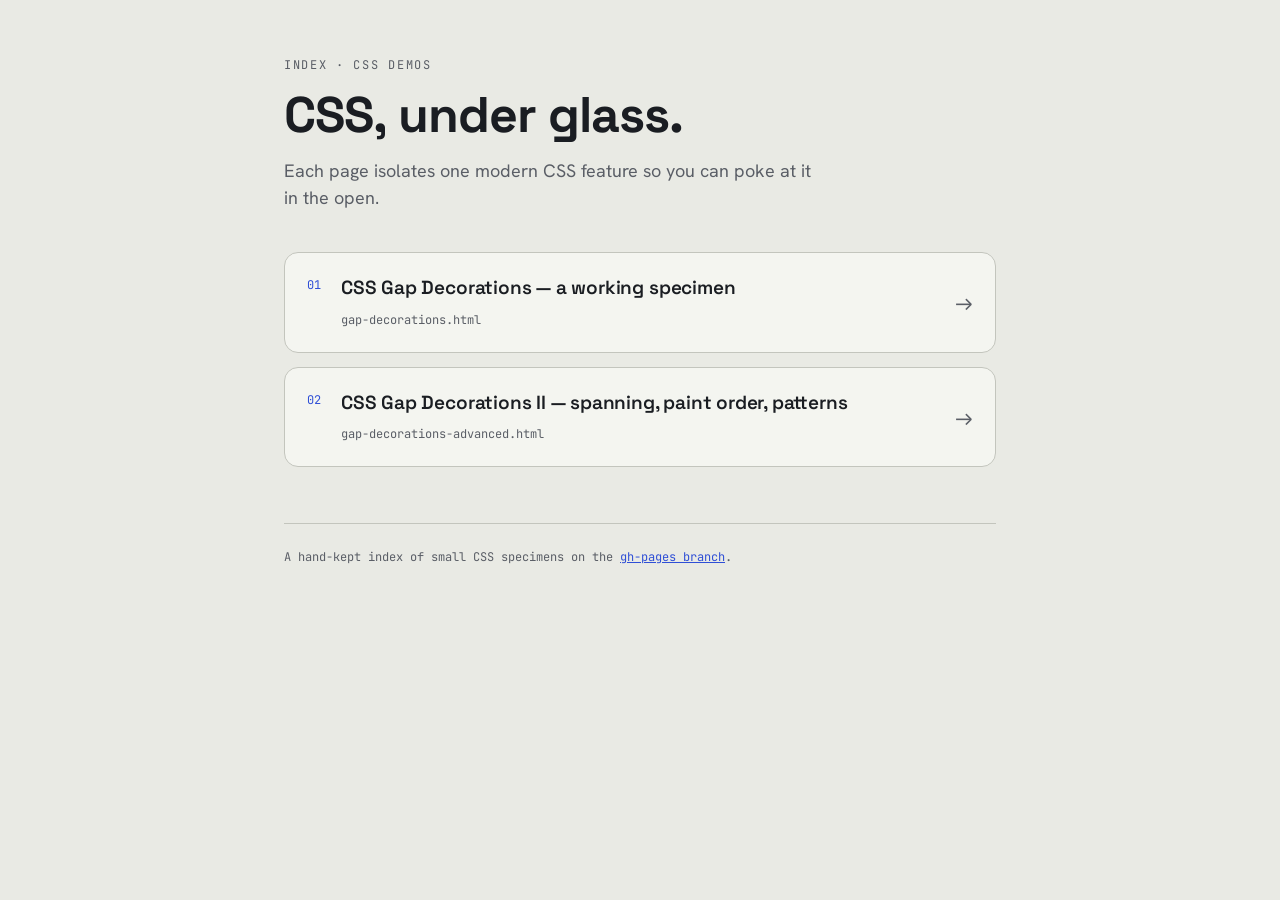
==== index.html @ cbc54068 "Add gap-decorations Part II demo; make index a static list - gap-decorations-advanced.html: 11 speci" ====
<!DOCTYPE html>
<html lang="en">
<head>
<meta charset="UTF-8">
<meta name="viewport" content="width=device-width, initial-scale=1.0">
<title>CSS Demos — index</title>
<link rel="preconnect" href="https://fonts.googleapis.com">
<link rel="preconnect" href="https://fonts.gstatic.com" crossorigin>
<link href="https://fonts.googleapis.com/css2?family=Space+Grotesk:wght@400;500;600;700&family=Hanken+Grotesk:wght@400;500;600&family=JetBrains+Mono:wght@400;500&display=swap" rel="stylesheet">
<style>
  :root {
    --paper:    #e9eae4;
    --panel:    #f4f5f0;
    --ink:      #1a1d22;
    --ink-soft: #5a5e66;
    --line:     #c3c5bd;
    --accent:   #2f4fd6;
    --accent-2: #d9531e;
  }

  * { box-sizing: border-box; }

  body {
    margin: 0;
    background: var(--paper);
    color: var(--ink);
    font-family: "Hanken Grotesk", system-ui, sans-serif;
    line-height: 1.55;
    -webkit-font-smoothing: antialiased;
  }

  .wrap { max-width: 760px; margin: 0 auto; padding: 56px 24px 96px; }

  /* ---------- masthead ---------- */
  header { margin-bottom: 40px; }
  .eyebrow {
    font-family: "JetBrains Mono", monospace;
    font-size: 12px; letter-spacing: 0.14em; text-transform: uppercase;
    color: var(--ink-soft); margin: 0 0 14px;
  }
  h1 {
    font-family: "Space Grotesk", sans-serif;
    font-weight: 700; font-size: clamp(32px, 5.5vw, 50px);
    line-height: 1.04; letter-spacing: -0.02em; margin: 0 0 16px;
  }
  .lede { font-size: 18px; color: var(--ink-soft); max-width: 54ch; margin: 0; }

  /* ---------- demo list ---------- */
  .demo-list {
    list-style: none; margin: 0; padding: 0;
    display: grid; gap: 14px;
  }
  .demo-card {
    display: flex; align-items: center; gap: 20px;
    background: var(--panel); border: 1px solid var(--line);
    border-radius: 14px; padding: 20px 22px;
    color: inherit; text-decoration: none;
    transition: border-color 0.15s ease, transform 0.15s ease, box-shadow 0.15s ease;
  }
  .demo-card:hover, .demo-card:focus-visible {
    border-color: var(--accent); transform: translateY(-2px);
    box-shadow: 0 8px 26px rgba(47, 79, 214, 0.10);
    outline: none;
  }
  .demo-card .idx {
    font-family: "JetBrains Mono", monospace; font-size: 12px;
    color: var(--accent); align-self: flex-start; padding-top: 3px;
  }
  .demo-card .body { flex: 1; min-width: 0; }
  .demo-card h2 {
    font-family: "Space Grotesk", sans-serif; font-weight: 600;
    font-size: 19px; letter-spacing: -0.01em; margin: 0 0 4px;
    white-space: nowrap; overflow: hidden; text-overflow: ellipsis;
  }
  .demo-card .file {
    font-family: "JetBrains Mono", monospace; font-size: 12px;
    color: var(--ink-soft);
  }
  .demo-card .arrow {
    font-family: "Space Grotesk", sans-serif; font-size: 22px;
    color: var(--ink-soft);
    transition: transform 0.15s ease, color 0.15s ease;
  }
  .demo-card:hover .arrow, .demo-card:focus-visible .arrow {
    color: var(--accent); transform: translateX(4px);
  }

  footer {
    margin-top: 56px; padding-top: 24px; border-top: 1px solid var(--line);
    font-family: "JetBrains Mono", monospace; font-size: 12px; color: var(--ink-soft);
  }
  footer a { color: var(--accent); }
  footer code {
    background: #e2e3dc; padding: 1px 5px; border-radius: 5px; font-size: 11.5px;
  }

  @media (prefers-reduced-motion: reduce) {
    .demo-card, .demo-card .arrow { transition: none; }
  }
</style>
</head>
<body>
<div class="wrap">

  <header>
    <p class="eyebrow">Index · CSS demos</p>
    <h1>CSS, under glass.</h1>
    <p class="lede">
      Each page isolates one modern CSS feature so you can poke at it in the open.
    </p>
  </header>

  <main>
    <ul class="demo-list">
      <li>
        <a class="demo-card" href="gap-decorations.html">
          <span class="idx">01</span>
          <span class="body">
            <h2>CSS Gap Decorations — a working specimen</h2>
            <span class="file">gap-decorations.html</span>
          </span>
          <span class="arrow" aria-hidden="true">&rarr;</span>
        </a>
      </li>
      <li>
        <a class="demo-card" href="gap-decorations-advanced.html">
          <span class="idx">02</span>
          <span class="body">
            <h2>CSS Gap Decorations II — spanning, paint order, patterns</h2>
            <span class="file">gap-decorations-advanced.html</span>
          </span>
          <span class="arrow" aria-hidden="true">&rarr;</span>
        </a>
      </li>
    </ul>
  </main>

  <footer>
    A hand-kept index of small CSS specimens on the
    <a href="https://github.com/moorthy-g/css-demo/tree/gh-pages">gh-pages branch</a>.
  </footer>

</div>
</body>
</html>
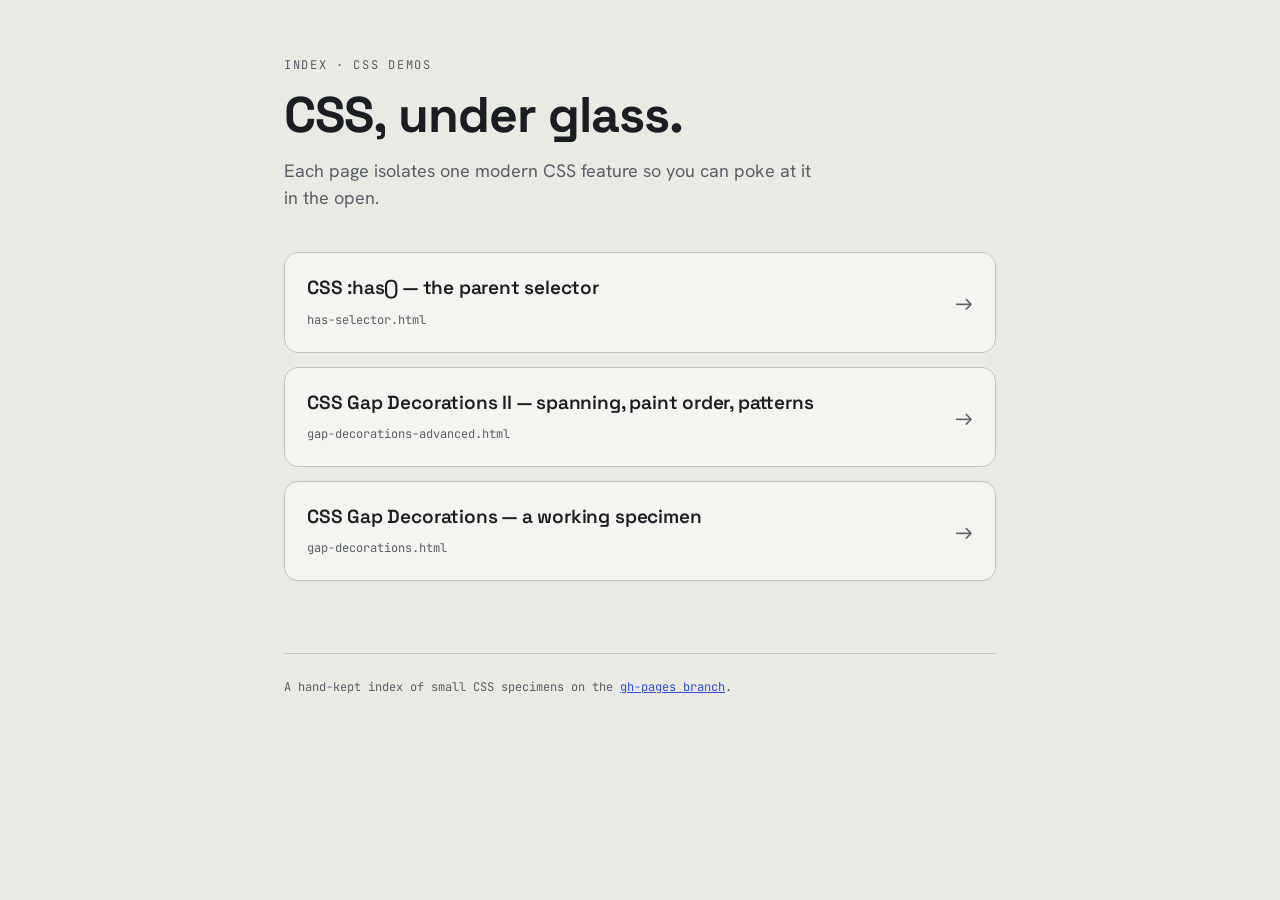
==== commit ef32519e: "Extract shared styles.css, add new-css-demo skill, add :has() demo Pull the common drafting-paper CS" ====
--- a/index.html
+++ b/index.html
@@ -7,43 +7,14 @@
 <link rel="preconnect" href="https://fonts.googleapis.com">
 <link rel="preconnect" href="https://fonts.gstatic.com" crossorigin>
 <link href="https://fonts.googleapis.com/css2?family=Space+Grotesk:wght@400;500;600;700&family=Hanken+Grotesk:wght@400;500;600&family=JetBrains+Mono:wght@400;500&display=swap" rel="stylesheet">
+<link rel="stylesheet" href="styles.css">
 <style>
-  :root {
-    --paper:    #e9eae4;
-    --panel:    #f4f5f0;
-    --ink:      #1a1d22;
-    --ink-soft: #5a5e66;
-    --line:     #c3c5bd;
-    --accent:   #2f4fd6;
-    --accent-2: #d9531e;
-  }
-
-  * { box-sizing: border-box; }
-
-  body {
-    margin: 0;
-    background: var(--paper);
-    color: var(--ink);
-    font-family: "Hanken Grotesk", system-ui, sans-serif;
-    line-height: 1.55;
-    -webkit-font-smoothing: antialiased;
-  }
-
-  .wrap { max-width: 760px; margin: 0 auto; padding: 56px 24px 96px; }
-
-  /* ---------- masthead ---------- */
+  /* index-only overrides + demo list/card — shared palette, typography and
+     masthead all live in styles.css. */
+  .wrap { max-width: 760px; padding: 56px 24px 96px; }
   header { margin-bottom: 40px; }
-  .eyebrow {
-    font-family: "JetBrains Mono", monospace;
-    font-size: 12px; letter-spacing: 0.14em; text-transform: uppercase;
-    color: var(--ink-soft); margin: 0 0 14px;
-  }
-  h1 {
-    font-family: "Space Grotesk", sans-serif;
-    font-weight: 700; font-size: clamp(32px, 5.5vw, 50px);
-    line-height: 1.04; letter-spacing: -0.02em; margin: 0 0 16px;
-  }
-  .lede { font-size: 18px; color: var(--ink-soft); max-width: 54ch; margin: 0; }
+  h1 { font-size: clamp(32px, 5.5vw, 50px); line-height: 1.04; }
+  .lede { max-width: 54ch; }
 
   /* ---------- demo list ---------- */
   .demo-list {
@@ -61,10 +32,6 @@
     border-color: var(--accent); transform: translateY(-2px);
     box-shadow: 0 8px 26px rgba(47, 79, 214, 0.10);
     outline: none;
-  }
-  .demo-card .idx {
-    font-family: "JetBrains Mono", monospace; font-size: 12px;
-    color: var(--accent); align-self: flex-start; padding-top: 3px;
   }
   .demo-card .body { flex: 1; min-width: 0; }
   .demo-card h2 {
@@ -85,11 +52,6 @@
     color: var(--accent); transform: translateX(4px);
   }
 
-  footer {
-    margin-top: 56px; padding-top: 24px; border-top: 1px solid var(--line);
-    font-family: "JetBrains Mono", monospace; font-size: 12px; color: var(--ink-soft);
-  }
-  footer a { color: var(--accent); }
   footer code {
     background: #e2e3dc; padding: 1px 5px; border-radius: 5px; font-size: 11.5px;
   }
@@ -113,21 +75,28 @@
   <main>
     <ul class="demo-list">
       <li>
-        <a class="demo-card" href="gap-decorations.html">
-          <span class="idx">01</span>
+        <a class="demo-card" href="has-selector.html">
           <span class="body">
-            <h2>CSS Gap Decorations — a working specimen</h2>
-            <span class="file">gap-decorations.html</span>
+            <h2>CSS :has() — the parent selector</h2>
+            <span class="file">has-selector.html</span>
           </span>
           <span class="arrow" aria-hidden="true">&rarr;</span>
         </a>
       </li>
       <li>
         <a class="demo-card" href="gap-decorations-advanced.html">
-          <span class="idx">02</span>
           <span class="body">
             <h2>CSS Gap Decorations II — spanning, paint order, patterns</h2>
             <span class="file">gap-decorations-advanced.html</span>
+          </span>
+          <span class="arrow" aria-hidden="true">&rarr;</span>
+        </a>
+      </li>
+      <li>
+        <a class="demo-card" href="gap-decorations.html">
+          <span class="body">
+            <h2>CSS Gap Decorations — a working specimen</h2>
+            <span class="file">gap-decorations.html</span>
           </span>
           <span class="arrow" aria-hidden="true">&rarr;</span>
         </a>
--- a/styles.css
+++ b/styles.css
@@ -0,0 +1,168 @@
+/* ==========================================================================
+   css-demo shared stylesheet — the "drafting-paper" house style
+   Palette, typography, masthead, specimen scaffolding, controls, code
+   blocks, and the caniuse support widget. Linked by every demo page and by
+   index.html. Feature-specific CSS (the actual `.demo-*` rules for each
+   page) stays inline in that page's own <style> block.
+   ========================================================================== */
+
+:root {
+  --paper:    #e9eae4;   /* drafting-paper ground            */
+  --panel:    #f4f5f0;   /* raised specimen card             */
+  --ink:      #1a1d22;   /* near-black text + structural ink */
+  --ink-soft: #5a5e66;   /* secondary text                  */
+  --line:     #c3c5bd;   /* hairline dividers               */
+  --accent:   #2f4fd6;   /* the "live" rule colour          */
+  --accent-2: #d9531e;   /* secondary rule colour           */
+  --accent-3: #1d9a6c;   /* tertiary (patterns)             */
+  --code-bg:  #1c1f26;
+  --code-fg:  #e6e7ea;
+}
+
+* { box-sizing: border-box; }
+
+body {
+  margin: 0;
+  background: var(--paper);
+  color: var(--ink);
+  font-family: "Hanken Grotesk", system-ui, sans-serif;
+  line-height: 1.55;
+  -webkit-font-smoothing: antialiased;
+}
+
+.wrap { max-width: 880px; margin: 0 auto; padding: 48px 24px 96px; }
+
+/* ---------- masthead ---------- */
+header { margin-bottom: 8px; }
+.eyebrow {
+  font-family: "JetBrains Mono", monospace;
+  font-size: 12px; letter-spacing: 0.14em; text-transform: uppercase;
+  color: var(--ink-soft); margin: 0 0 14px;
+}
+.eyebrow a { color: var(--accent); text-decoration: none; }
+h1 {
+  font-family: "Space Grotesk", sans-serif;
+  font-weight: 700; font-size: clamp(34px, 6vw, 56px);
+  line-height: 1.02; letter-spacing: -0.02em; margin: 0 0 16px;
+}
+.lede { font-size: 18px; color: var(--ink-soft); max-width: 58ch; margin: 0; }
+.lede code { font-family: "JetBrains Mono", monospace; font-size: 0.9em; }
+
+/* ---------- support banner ---------- */
+.support {
+  margin: 28px 0 0; padding: 14px 18px; border-radius: 10px;
+  font-family: "JetBrains Mono", monospace; font-size: 13px;
+  display: flex; gap: 10px; align-items: center;
+}
+.support.ok   { background: #e3efe4; color: #1d5b2c; border: 1px solid #b6d8bb; }
+.support.no   { background: #f6e4dc; color: #8a3415; border: 1px solid #e3bca8; }
+.support b { font-weight: 500; }
+
+/* ---------- section scaffolding ---------- */
+section { margin-top: 56px; }
+.num {
+  font-family: "JetBrains Mono", monospace; font-size: 12px;
+  letter-spacing: 0.1em; color: var(--accent); margin: 0 0 6px;
+}
+h2 {
+  font-family: "Space Grotesk", sans-serif; font-weight: 600;
+  font-size: 24px; letter-spacing: -0.01em; margin: 0 0 8px;
+}
+.desc { color: var(--ink-soft); margin: 0 0 22px; max-width: 62ch; }
+.desc code { font-family: "JetBrains Mono", monospace; font-size: 0.9em; }
+
+.specimen {
+  background: var(--panel); border: 1px solid var(--line);
+  border-radius: 14px; padding: 26px;
+}
+
+/* item styling shared across demos */
+.cell {
+  background: var(--paper);
+  border-radius: 8px;
+  display: flex; align-items: center; justify-content: center;
+  font-family: "JetBrains Mono", monospace; font-size: 13px;
+  color: var(--ink-soft); min-height: 60px;
+}
+
+/* ---------- controls (reused across interactive demos) ---------- */
+.controls {
+  margin-top: 20px; padding-top: 20px; border-top: 1px dashed var(--line);
+  display: grid; grid-template-columns: repeat(auto-fit, minmax(150px, 1fr));
+  gap: 16px 22px;
+}
+.ctl { display: flex; flex-direction: column; gap: 6px; }
+.ctl label {
+  font-family: "JetBrains Mono", monospace; font-size: 11px;
+  letter-spacing: 0.06em; text-transform: uppercase; color: var(--ink-soft);
+  display: flex; justify-content: space-between; align-items: center; gap: 8px;
+}
+.ctl label b { color: var(--accent); font-weight: 500; }
+input[type="range"] { width: 100%; accent-color: var(--accent); }
+input[type="checkbox"] { accent-color: var(--accent); width: 15px; height: 15px; }
+select {
+  font-family: "JetBrains Mono", monospace; font-size: 13px;
+  padding: 7px 9px; border: 1px solid var(--line); border-radius: 7px;
+  background: var(--paper); color: var(--ink);
+}
+
+/* ---------- experimental / fallback note ---------- */
+.exp-note {
+  font-family: "JetBrains Mono", monospace; font-size: 11px; line-height: 1.5;
+  color: #8a5a15; background: #f7efe0; border: 1px solid #e6d3a8;
+  border-radius: 8px; padding: 8px 12px; margin: 16px 0 0;
+  display: flex; gap: 9px; align-items: flex-start;
+}
+.exp-note::before { content: "⚗"; font-size: 13px; line-height: 1.3; }
+
+/* ---------- code blocks ---------- */
+pre {
+  margin: 18px 0 0; background: var(--code-bg); color: var(--code-fg);
+  border-radius: 10px; padding: 18px 20px; overflow-x: auto;
+  font-family: "JetBrains Mono", monospace; font-size: 12.5px; line-height: 1.7;
+}
+pre .k { color: #8fb6ff; }  /* property */
+pre .v { color: #f0b67f; }  /* value    */
+pre .c { color: #6b7280; }  /* comment  */
+
+/* ---------- caniuse support widget ---------- */
+.ciu-embed { margin: 0 0 14px; }
+.ciu-note {
+  font-family: "JetBrains Mono", monospace; font-size: 12px;
+  color: var(--ink-soft); margin: 14px 0 0; display: flex;
+  flex-wrap: wrap; gap: 6px 14px; align-items: center;
+}
+.ciu-note a { color: var(--accent); }
+.badge {
+  font-family: "JetBrains Mono", monospace; font-size: 11px;
+  padding: 3px 8px; border-radius: 999px; background: #f6e4dc;
+  color: #8a3415; border: 1px solid #e3bca8;
+}
+.support-table { width: 100%; border-collapse: collapse; }
+.support-table caption {
+  font-family: "JetBrains Mono", monospace; font-size: 11px;
+  letter-spacing: 0.06em; text-transform: uppercase; color: var(--ink-soft);
+  text-align: left; margin-bottom: 14px;
+}
+.support-table th, .support-table td {
+  text-align: left; padding: 10px 12px; font-size: 14px;
+  border-bottom: 1px solid var(--line);
+}
+.support-table th {
+  font-family: "JetBrains Mono", monospace; font-size: 11px;
+  letter-spacing: 0.06em; text-transform: uppercase; color: var(--ink-soft);
+  font-weight: 500;
+}
+.support-table td:first-child { font-weight: 600; }
+.yes { color: #1d5b2c; } .no { color: #8a3415; } .partial { color: #8a5a15; }
+.since { font-family: "JetBrains Mono", monospace; font-size: 13px; color: var(--ink-soft); }
+
+footer {
+  margin-top: 72px; padding-top: 24px; border-top: 1px solid var(--line);
+  font-family: "JetBrains Mono", monospace; font-size: 12px; color: var(--ink-soft);
+}
+footer a { color: var(--accent); }
+
+@media (prefers-reduced-motion: reduce) {
+  .specimen { transition: none; }
+}
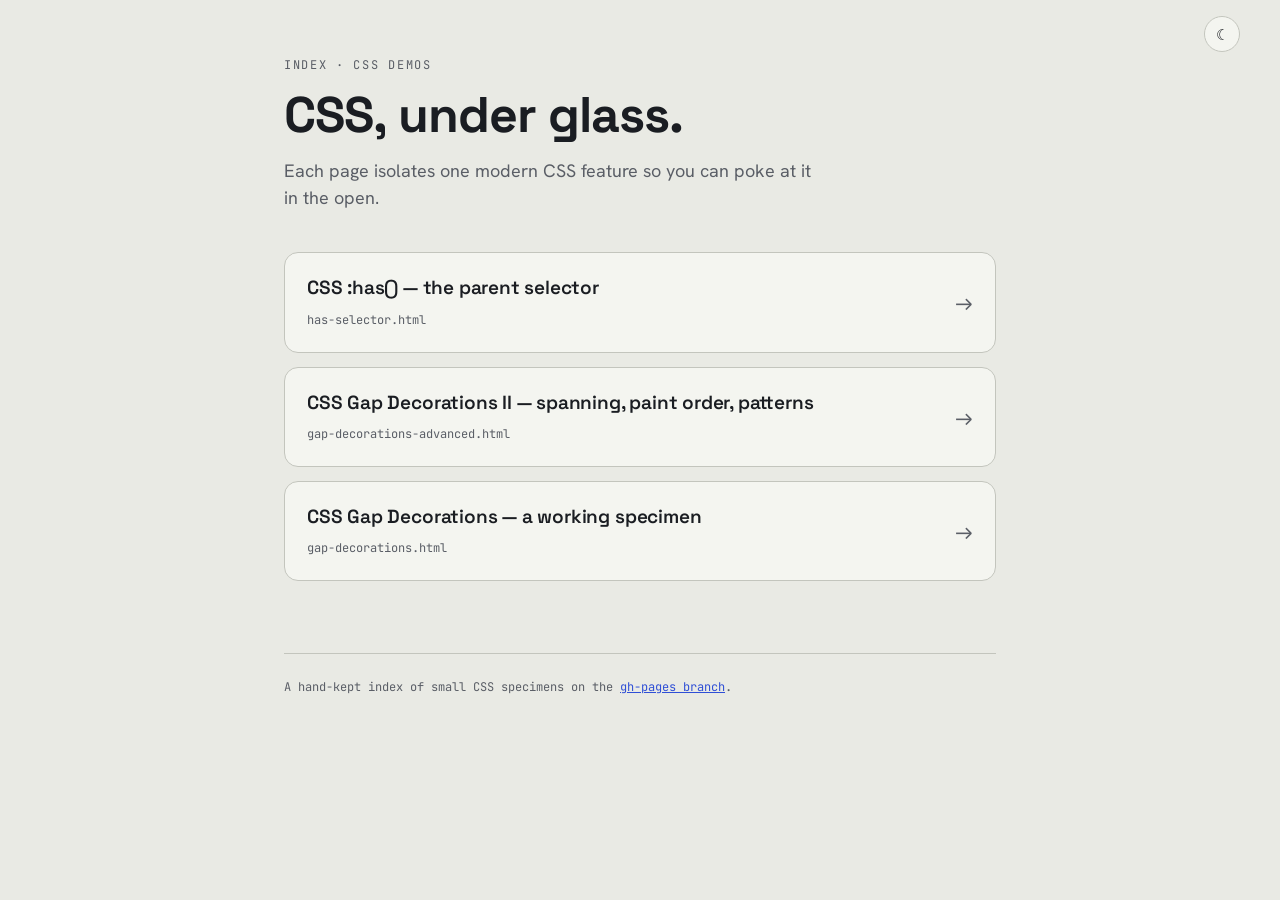
==== commit d1b9f10b: "Add light/dark mode toggle, including specimen cards Theme is driven by a data-theme attribute on <h" ====
--- a/index.html
+++ b/index.html
@@ -8,6 +8,8 @@
 <link rel="preconnect" href="https://fonts.gstatic.com" crossorigin>
 <link href="https://fonts.googleapis.com/css2?family=Space+Grotesk:wght@400;500;600;700&family=Hanken+Grotesk:wght@400;500;600&family=JetBrains+Mono:wght@400;500&display=swap" rel="stylesheet">
 <link rel="stylesheet" href="styles.css">
+<script>document.documentElement.dataset.theme = localStorage.theme || (matchMedia('(prefers-color-scheme: dark)').matches ? 'dark' : 'light');</script>
+<script src="theme.js" defer></script>
 <style>
   /* index-only overrides + demo list/card — shared palette, typography and
      masthead all live in styles.css. */
--- a/styles.css
+++ b/styles.css
@@ -7,6 +7,7 @@
    ========================================================================== */
 
 :root {
+  color-scheme: light;
   --paper:    #e9eae4;   /* drafting-paper ground            */
   --panel:    #f4f5f0;   /* raised specimen card             */
   --ink:      #1a1d22;   /* near-black text + structural ink */
@@ -19,6 +20,26 @@
   --code-fg:  #e6e7ea;
 }
 
+/* ---------- dark mode ----------
+   Every rule in this file reads the palette through custom properties, so
+   flipping them here flips the whole page — masthead, .specimen cards,
+   demos, controls, code blocks — with no per-page dark variants needed. */
+:root[data-theme="dark"] {
+  color-scheme: dark;
+  --paper:    #14161b;
+  --panel:    #1c1f26;
+  --ink:      #e6e7e2;
+  --ink-soft: #9398a0;
+  --line:     #33363e;
+  --accent:   #7c9bff;
+}
+/* .support-table's yes/no/partial are bare text colours (no paired
+   background), tuned for dark-on-light — too low-contrast on a dark
+   .specimen card, so they get dark-safe counterparts here. */
+:root[data-theme="dark"] .yes     { color: #6fcf8f; }
+:root[data-theme="dark"] .no      { color: #ff8a65; }
+:root[data-theme="dark"] .partial { color: #f0b45c; }
+
 * { box-sizing: border-box; }
 
 body {
@@ -28,7 +49,19 @@
   font-family: "Hanken Grotesk", system-ui, sans-serif;
   line-height: 1.55;
   -webkit-font-smoothing: antialiased;
-}
+  transition: background-color 0.15s ease, color 0.15s ease;
+}
+
+/* ---------- theme toggle ---------- */
+.theme-toggle {
+  position: fixed; top: 16px; right: max(16px, calc(50% - 600px));
+  width: 36px; height: 36px; border-radius: 50%; z-index: 10;
+  border: 1px solid var(--line); background: var(--panel); color: var(--ink);
+  font-size: 15px; line-height: 1; cursor: pointer;
+  display: flex; align-items: center; justify-content: center;
+  transition: border-color 0.15s ease;
+}
+.theme-toggle:hover, .theme-toggle:focus-visible { border-color: var(--accent); outline: none; }
 
 .wrap { max-width: 880px; margin: 0 auto; padding: 48px 24px 96px; }
 
@@ -47,6 +80,27 @@
 }
 .lede { font-size: 18px; color: var(--ink-soft); max-width: 58ch; margin: 0; }
 .lede code { font-family: "JetBrains Mono", monospace; font-size: 0.9em; }
+
+/* ---------- sticky sidebar TOC (built by toc.js from .num labels) ---------- */
+html { scroll-behavior: smooth; }
+section { scroll-margin-top: 24px; }
+.toc {
+  position: fixed; top: 48px; left: max(24px, calc(50% - 600px));
+  width: 150px; max-height: 80vh; overflow-y: auto;
+}
+.toc ol { list-style: none; margin: 0; padding: 0; display: grid; gap: 10px; }
+.toc a {
+  display: flex; gap: 8px; align-items: baseline;
+  font-family: "JetBrains Mono", monospace; font-size: 11.5px; line-height: 1.4;
+  color: var(--ink-soft); text-decoration: none;
+}
+.toc a:hover, .toc a:focus-visible { color: var(--ink); }
+.toc a.active { color: var(--accent); font-weight: 500; }
+.toc-n { color: var(--accent); flex: none; }
+.toc a.active .toc-n { color: inherit; }
+@media (max-width: 1180px) {
+  .toc { display: none; }
+}
 
 /* ---------- support banner ---------- */
 .support {
@@ -165,4 +219,6 @@
 
 @media (prefers-reduced-motion: reduce) {
   .specimen { transition: none; }
-}
+  html { scroll-behavior: auto; }
+  body, .theme-toggle { transition: none; }
+}
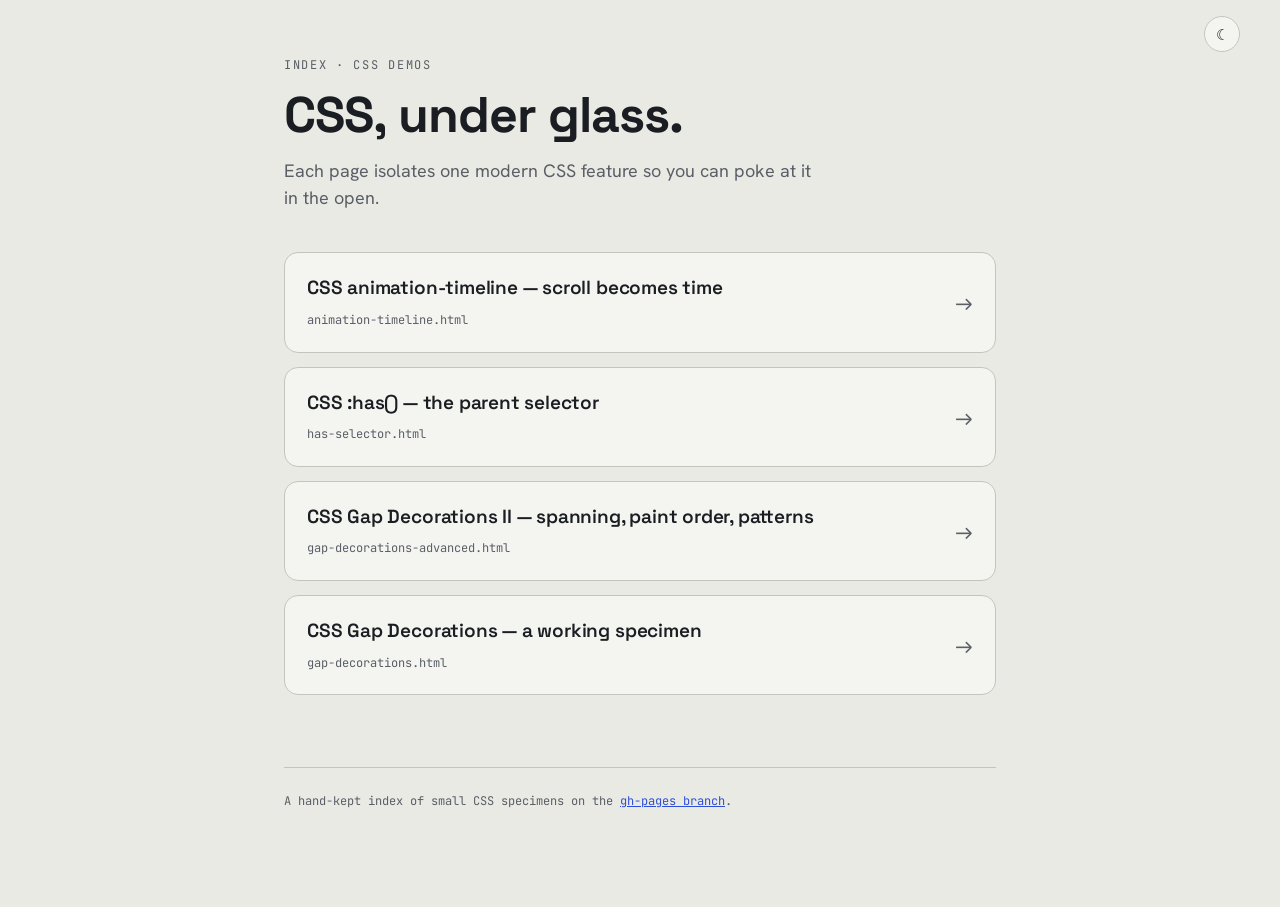
==== commit 4f2cea59: "Add animation timeline CSS demo" ====
--- a/index.html
+++ b/index.html
@@ -77,6 +77,15 @@
   <main>
     <ul class="demo-list">
       <li>
+        <a class="demo-card" href="animation-timeline.html">
+          <span class="body">
+            <h2>CSS animation-timeline — scroll becomes time</h2>
+            <span class="file">animation-timeline.html</span>
+          </span>
+          <span class="arrow" aria-hidden="true">&rarr;</span>
+        </a>
+      </li>
+      <li>
         <a class="demo-card" href="has-selector.html">
           <span class="body">
             <h2>CSS :has() — the parent selector</h2>
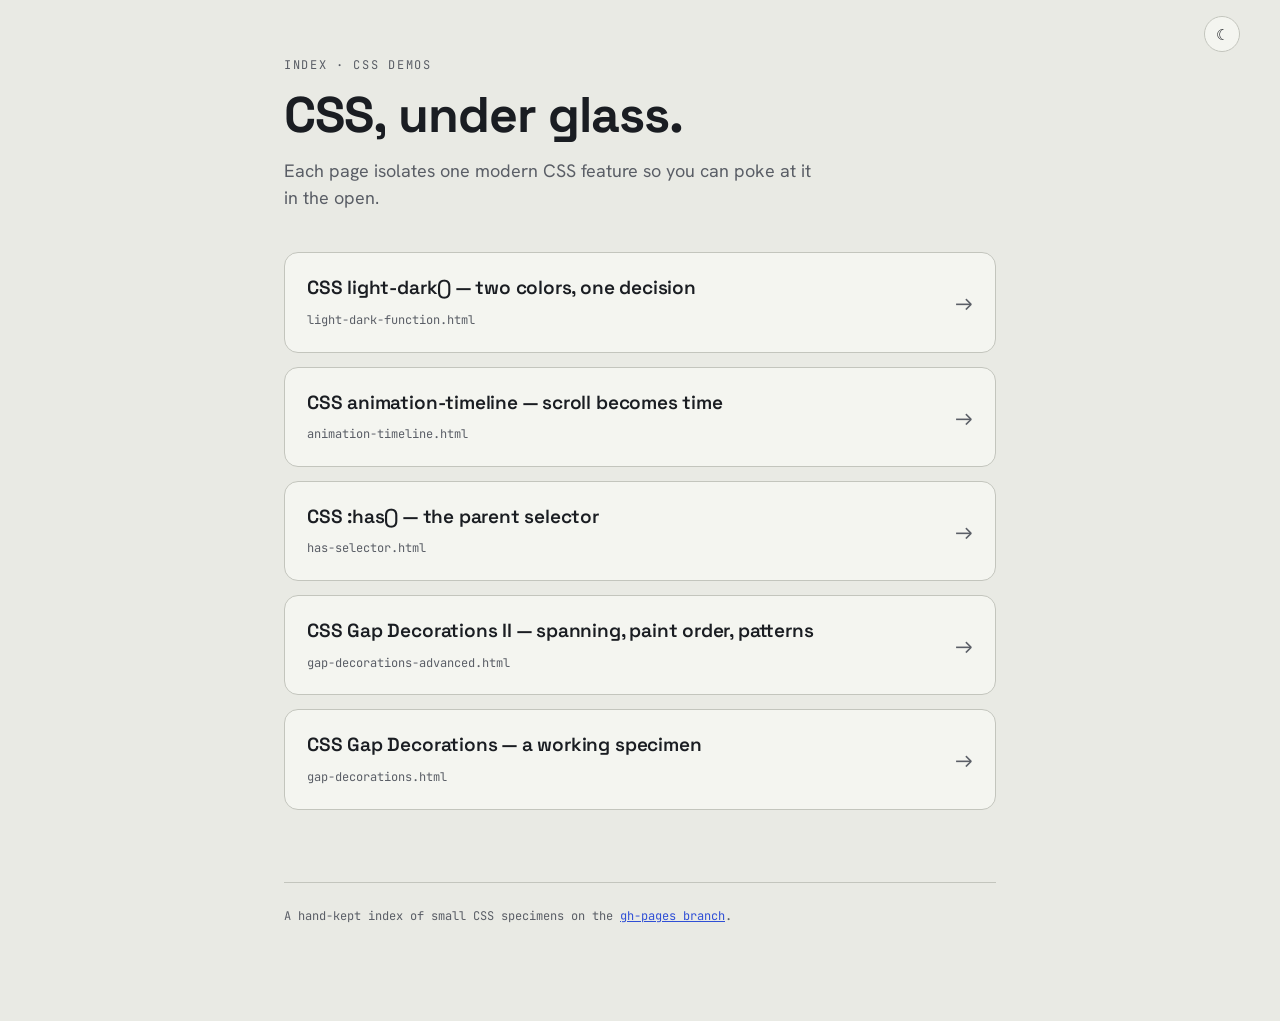
==== commit 41941c81: "Add light-dark() function CSS demo" ====
--- a/index.html
+++ b/index.html
@@ -77,6 +77,15 @@
   <main>
     <ul class="demo-list">
       <li>
+        <a class="demo-card" href="light-dark-function.html">
+          <span class="body">
+            <h2>CSS light-dark() — two colors, one decision</h2>
+            <span class="file">light-dark-function.html</span>
+          </span>
+          <span class="arrow" aria-hidden="true">&rarr;</span>
+        </a>
+      </li>
+      <li>
         <a class="demo-card" href="animation-timeline.html">
           <span class="body">
             <h2>CSS animation-timeline — scroll becomes time</h2>
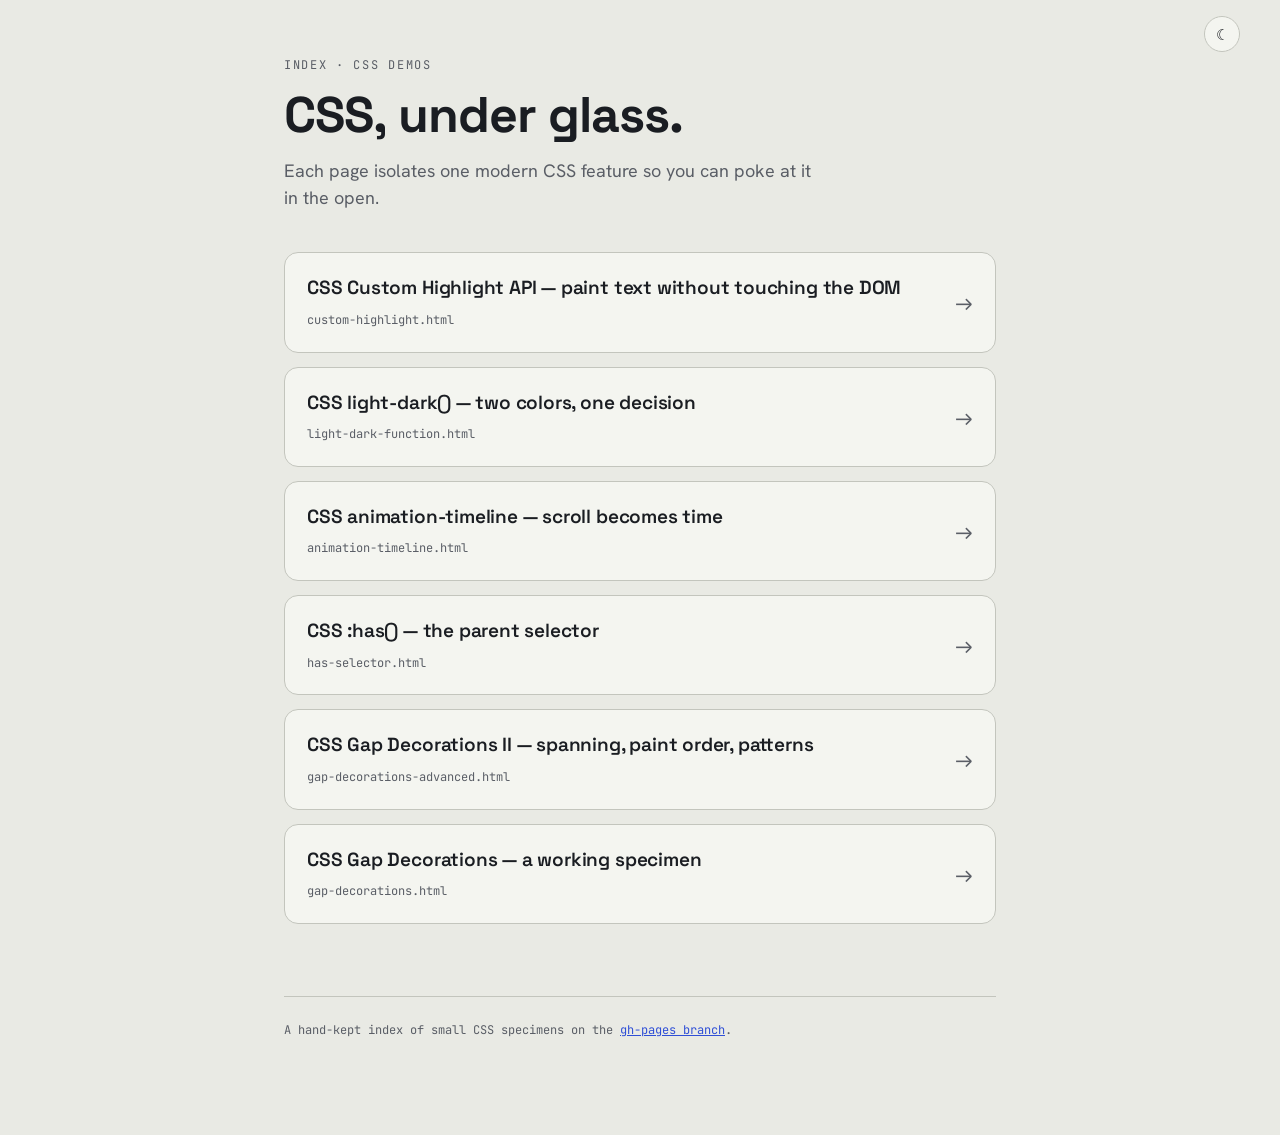
==== commit f28d9e6b: "Add CSS Custom Highlight API demo" ====
--- a/index.html
+++ b/index.html
@@ -77,6 +77,15 @@
   <main>
     <ul class="demo-list">
       <li>
+        <a class="demo-card" href="custom-highlight.html">
+          <span class="body">
+            <h2>CSS Custom Highlight API — paint text without touching the DOM</h2>
+            <span class="file">custom-highlight.html</span>
+          </span>
+          <span class="arrow" aria-hidden="true">&rarr;</span>
+        </a>
+      </li>
+      <li>
         <a class="demo-card" href="light-dark-function.html">
           <span class="body">
             <h2>CSS light-dark() — two colors, one decision</h2>
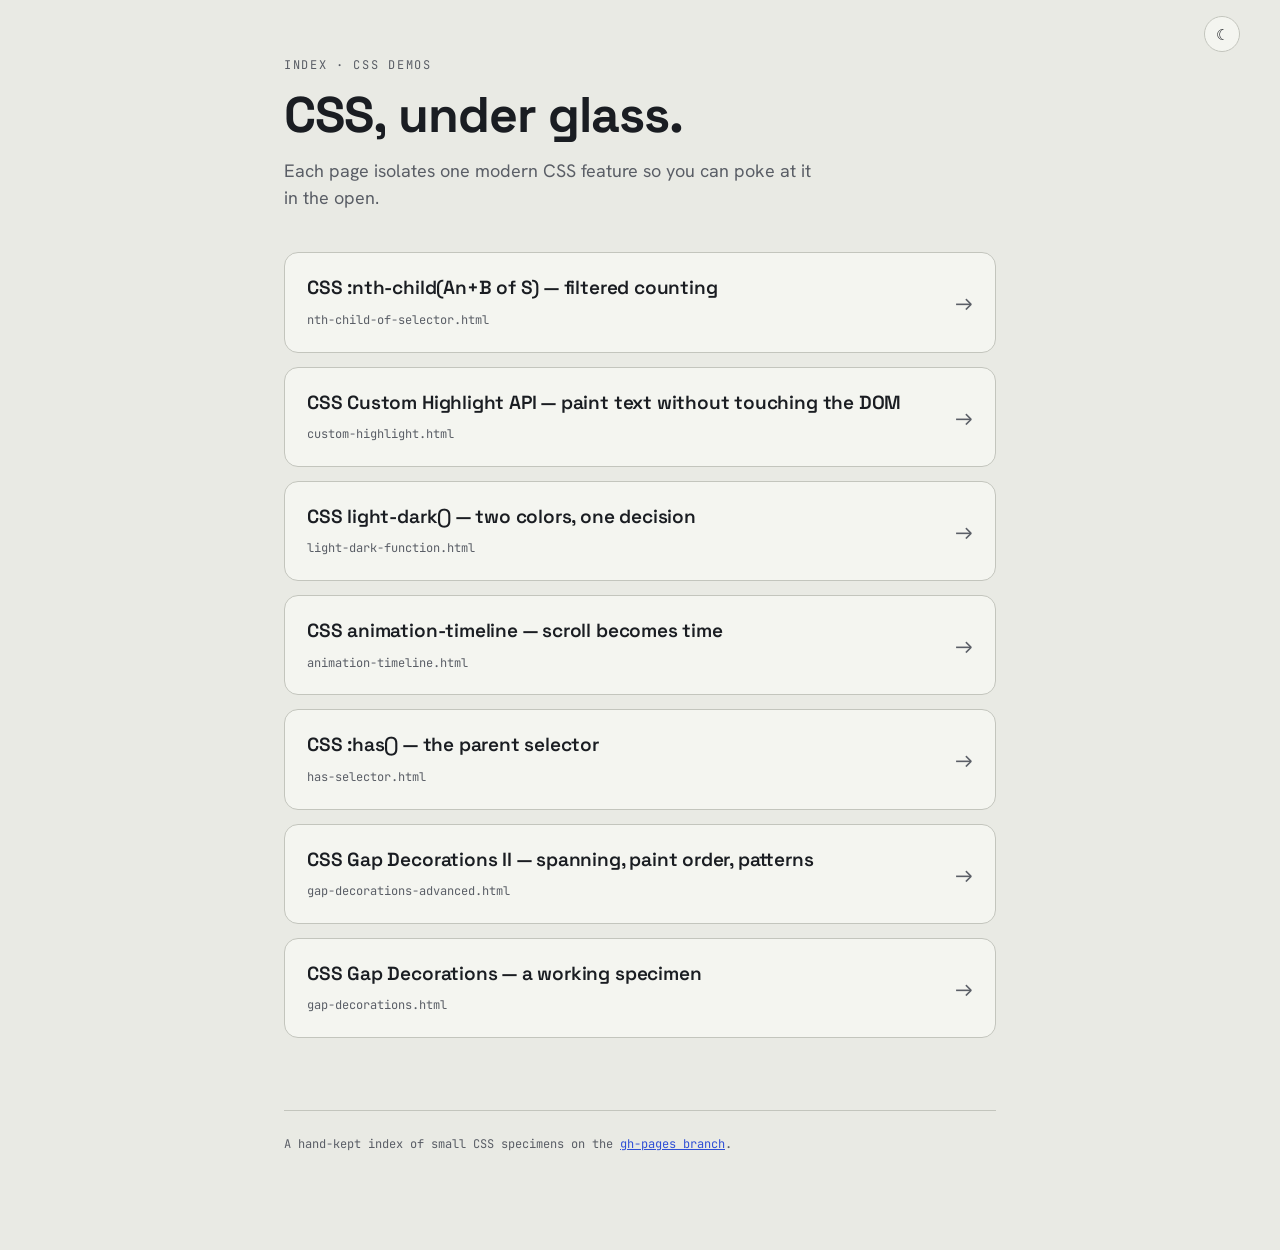
==== commit 46972f5b: "Add :nth-child(An+B of S) demo" ====
--- a/index.html
+++ b/index.html
@@ -77,6 +77,15 @@
   <main>
     <ul class="demo-list">
       <li>
+        <a class="demo-card" href="nth-child-of-selector.html">
+          <span class="body">
+            <h2>CSS :nth-child(An+B of S) — filtered counting</h2>
+            <span class="file">nth-child-of-selector.html</span>
+          </span>
+          <span class="arrow" aria-hidden="true">&rarr;</span>
+        </a>
+      </li>
+      <li>
         <a class="demo-card" href="custom-highlight.html">
           <span class="body">
             <h2>CSS Custom Highlight API — paint text without touching the DOM</h2>
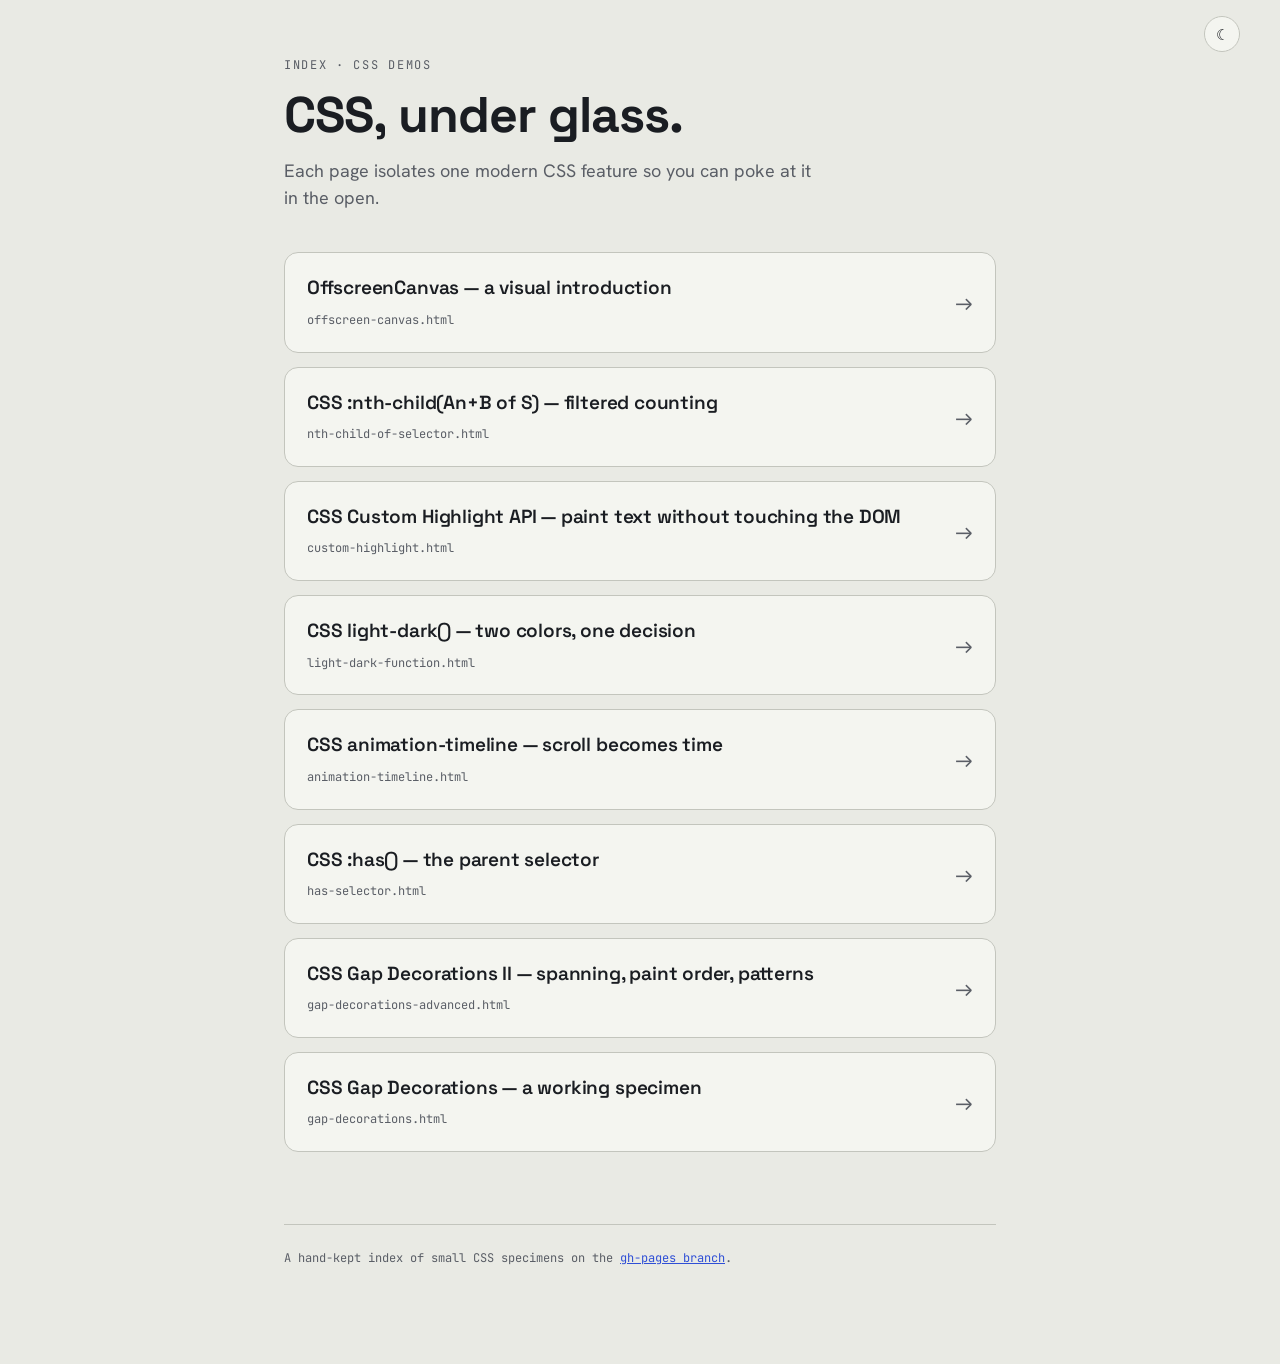
==== commit d347cc27: "Add OffscreenCanvas visual introduction demo" ====
--- a/index.html
+++ b/index.html
@@ -77,6 +77,15 @@
   <main>
     <ul class="demo-list">
       <li>
+        <a class="demo-card" href="offscreen-canvas.html">
+          <span class="body">
+            <h2>OffscreenCanvas — a visual introduction</h2>
+            <span class="file">offscreen-canvas.html</span>
+          </span>
+          <span class="arrow" aria-hidden="true">&rarr;</span>
+        </a>
+      </li>
+      <li>
         <a class="demo-card" href="nth-child-of-selector.html">
           <span class="body">
             <h2>CSS :nth-child(An+B of S) — filtered counting</h2>
